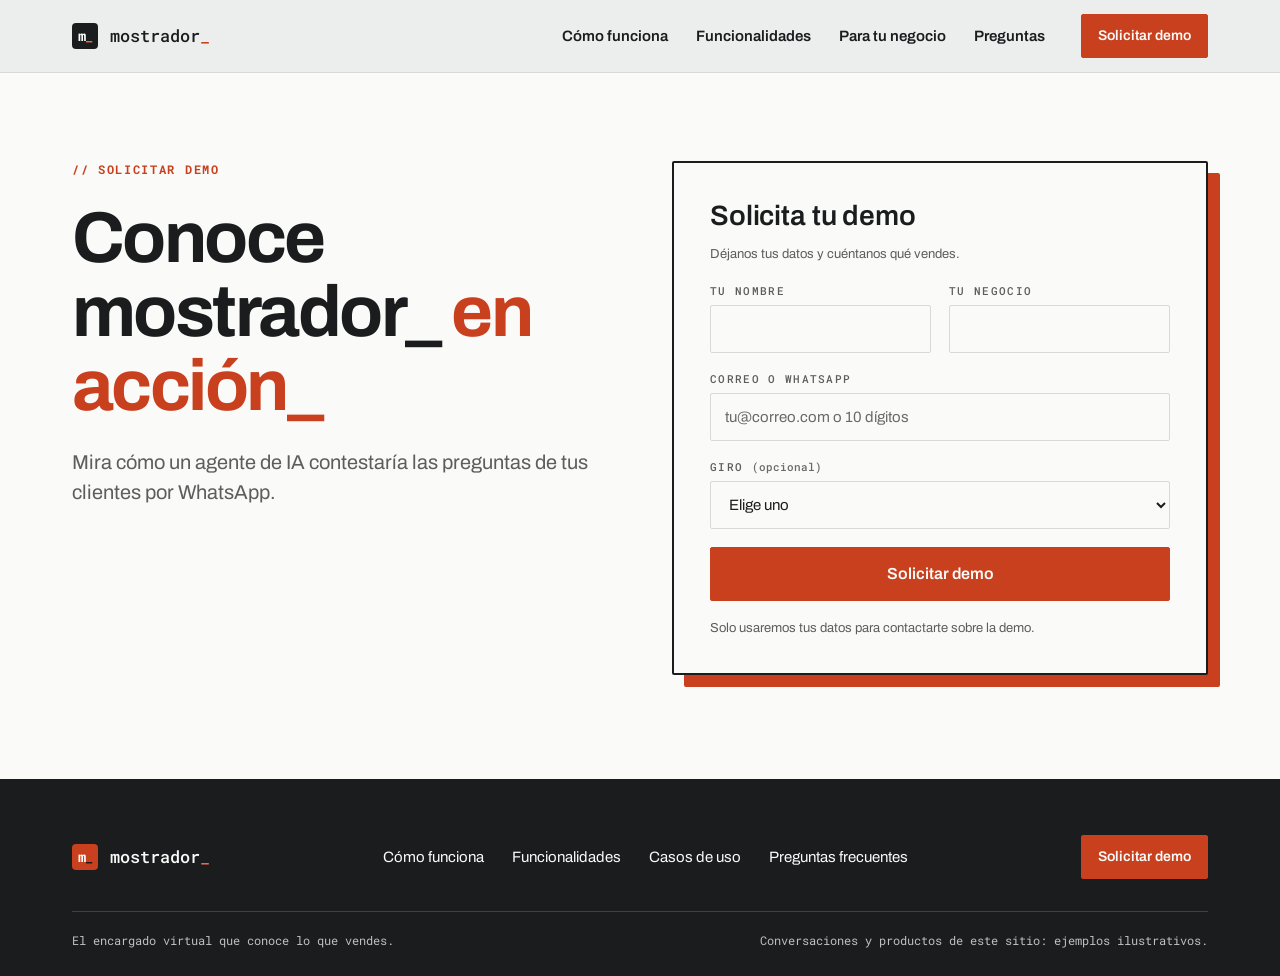
==== demo/index.html @ 7ecdbfc3 "Build static marketing site from approved design Six routes (/, /como-funciona/, /funcionalidades/, " ====
<!doctype html>
<html lang="es">
<head>
<meta charset="utf-8">
<meta name="viewport" content="width=device-width, initial-scale=1">
<title>Solicitar demo · mostrador_</title>
<meta name="description" content="Conoce mostrador_ en acción: solicita una demo.">
<link rel="icon" href="/assets/img/favicon.svg" type="image/svg+xml">
<link rel="stylesheet" href="/assets/css/mostrador-ds.css">
<link rel="stylesheet" href="/assets/css/site.css">
<script src="/assets/js/site.js" defer></script>
</head>
<body>
<div class="mw-page">
<a class="mw-skip" href="#contenido">Saltar al contenido</a>
<header class="mw-nav">
  <div class="mw-wrap mw-nav__bar">
    <a href="/" class="mw-nav__logo" aria-label="mostrador_, ir al inicio">
      <span class="ms-brand"><span class="ms-brand__mark" aria-hidden="true">m<b>_</b></span><span class="ms-brand__name" aria-hidden="true">mostrador<b>_</b></span></span>
    </a>
    <nav class="mw-nav__links" aria-label="Principal" style="margin-left: auto;">
      <a class="mw-nav__link" href="/como-funciona/">Cómo funciona</a>
      <a class="mw-nav__link" href="/funcionalidades/">Funcionalidades</a>
      <a class="mw-nav__link" href="/casos-de-uso/">Para tu negocio</a>
      <a class="mw-nav__link" href="/preguntas-frecuentes/">Preguntas</a>
    </nav>
    <div class="mw-nav__end">
      <a class="ms-btn mw-cta" href="/demo/">Solicitar demo</a>
    </div>
  </div>
</header>
<main id="contenido">

<section class="mw-hero" aria-labelledby="h-top">
  <div class="mw-wrap mw-split mw-split--top">
    <div class="mw-stack">
      <span class="mw-kicker">// Solicitar demo</span>
      <h1 id="h-top" class="mw-h1">Conoce mostrador_ <em class="mw-accent">en acción</em><span class="mw-cursor" aria-hidden="true">_</span></h1>
      <p class="mw-lead">Mira cómo un agente de IA contestaría las preguntas de tus clientes por WhatsApp.</p>
    </div>

    <div class="mw-card" style="padding: 36px; gap: 20px; border: 2px solid var(--ink); box-shadow: 12px 12px 0 var(--signal);">
      <div data-demo-form-view>
        <div class="mw-stack-sm" style="margin-bottom: 20px;">
          <h2 class="mw-h3" style="font-size: 28px; line-height: 34px;">Solicita tu demo</h2>
          <p class="mw-small">Déjanos tus datos y cuéntanos qué vendes.</p>
        </div>
        <div class="ms-notice" role="alert" data-form-error hidden style="margin-bottom: 20px;">
          <p style="margin: 0 0 4px;"><b>No se envió tu solicitud.</b></p>
          <p class="mw-p" style="color: var(--ink); font-size: 14px; line-height: 20px;" data-form-error-text>El formulario aún no está conectado a un sistema que reciba solicitudes. Tus datos no se guardaron.</p>
        </div>
        <!--
          INTEGRACIÓN PENDIENTE: no hay un sistema que reciba solicitudes de demo.
          Cuando exista, pon su URL en data-endpoint. El script enviará los campos como JSON (POST)
          y solo mostrará la confirmación si la respuesta es 2xx.
        -->
        <form class="mw-form" novalidate aria-label="Solicitud de demo" data-demo-form data-endpoint="">
          <div class="mw-grid mw-cols-2" style="gap: 18px;">
            <div class="mw-fieldset">
              <label for="f-nombre">Tu nombre</label>
              <input id="f-nombre" name="nombre" class="mw-control" type="text" autocomplete="name" aria-describedby="e-nombre" aria-required="true">
              <p id="e-nombre" class="mw-err" hidden></p>
            </div>
            <div class="mw-fieldset">
              <label for="f-negocio">Tu negocio</label>
              <input id="f-negocio" name="negocio" class="mw-control" type="text" autocomplete="organization" aria-describedby="e-negocio" aria-required="true">
              <p id="e-negocio" class="mw-err" hidden></p>
            </div>
          </div>
          <div class="mw-fieldset">
            <label for="f-contacto">Correo o WhatsApp</label>
            <input id="f-contacto" name="contacto" class="mw-control" type="text" autocomplete="email" placeholder="tu@correo.com o 10 dígitos" aria-describedby="e-contacto" aria-required="true">
            <p id="e-contacto" class="mw-err" hidden></p>
          </div>
          <div class="mw-fieldset">
            <label for="f-giro">Giro <span class="mw-opt">(opcional)</span></label>
            <select id="f-giro" name="giro" class="mw-control">
              <option value="">Elige uno</option>
              <option value="ropa">Ropa y calzado</option>
              <option value="refacciones">Refaccionaria</option>
              <option value="ferreteria">Ferretería</option>
              <option value="electronica">Electrónica</option>
              <option value="distribuidor">Distribuidor o mayorista</option>
              <option value="otro">Otro</option>
            </select>
          </div>
          <button type="submit" class="ms-btn mw-cta mw-btn-lg" style="width: 100%;">Solicitar demo</button>
          <p class="mw-small">Solo usaremos tus datos para contactarte sobre la demo.</p>
        </form>
      </div>
      <div class="mw-stack-sm" role="status" data-demo-success hidden>
        <span class="ms-tag ms-tag--ok" style="align-self: flex-start;">✓ solicitud recibida</span>
        <h2 class="mw-h3" style="font-size: 28px; line-height: 34px;">Recibimos tu solicitud.</h2>
        <p class="mw-p">Te contactaremos por el medio que nos dejaste para acordar la demo.</p>
        <a class="mw-more" href="/" style="align-self: flex-start;">Volver al inicio →</a>
      </div>
    </div>
  </div>
</section>

</main>
<footer class="mw-foot">
  <div class="mw-wrap">
    <div class="mw-foot__top">
      <a href="/" class="mw-nav__logo" aria-label="mostrador_, ir al inicio">
        <span class="ms-brand"><span class="ms-brand__mark" aria-hidden="true">m<b>_</b></span><span class="ms-brand__name" aria-hidden="true">mostrador<b>_</b></span></span>
      </a>
      <nav class="mw-foot__links" aria-label="Sitio">
        <a href="/como-funciona/">Cómo funciona</a>
        <a href="/funcionalidades/">Funcionalidades</a>
        <a href="/casos-de-uso/">Casos de uso</a>
        <a href="/preguntas-frecuentes/">Preguntas frecuentes</a>
      </nav>
      <a class="ms-btn mw-cta" href="/demo/">Solicitar demo</a>
    </div>
    <div class="mw-foot__bottom">
      <span>El encargado virtual que conoce lo que vendes.</span>
      <span>Conversaciones y productos de este sitio: ejemplos ilustrativos.</span>
    </div>
  </div>
</footer>
</div>
</body>
</html>
---- assets/css/mostrador-ds.css ----
@import url("https://fonts.googleapis.com/css2?family=Archivo:wght@400;500;600;700&family=Roboto+Mono:wght@400;500;700&display=swap");

/* mostrador_ — component styles. Every value comes from tokens.css. */

body { margin: 0; font-family: var(--font-sans); font-size: 14px; line-height: 20px; color: var(--ink); background: var(--canvas); -webkit-font-smoothing: antialiased; }
.ms-pad { padding: var(--space-5) var(--space-9); }
.ms-stack { display: flex; flex-direction: column; gap: var(--space-4); }
.ms-row { display: flex; gap: var(--space-2); align-items: center; flex-wrap: wrap; }
.ms-mono { font-family: var(--font-mono); }
.ms-muted { color: var(--ink-muted); }
.ms-subtle { color: var(--ink-subtle); }
.ms-signal { color: var(--signal); }
.ms-ok { color: var(--ok); }
.ms-bot { color: var(--bot); }

:where(.ms-btn, .ms-chip, .ms-seg button, .ms-nav__item, .ms-input input, .ms-input textarea, a):focus-visible {
  outline: 2px solid var(--ink); outline-offset: 2px;
}

/* ── Brand lockup ─────────────────────────────── */
.ms-brand { display: flex; align-items: center; gap: var(--space-3); }
.ms-brand__mark { width: 26px; height: 26px; border-radius: var(--radius-md); background: var(--ink); color: var(--on-ink); font: 700 14px/26px var(--font-mono); text-align: center; letter-spacing: -0.04em; }
.ms-brand__mark b, .ms-brand__name b { color: var(--signal-on-ink); font-weight: inherit; }
.ms-brand__name b { color: var(--signal); }
.ms-brand__name { font: 500 17px/20px var(--font-mono); color: var(--ink); }
.ms-brand__store { font-size: 12px; line-height: 14px; color: var(--ink-muted); }

/* ── Nav (sidebar) ────────────────────────────── */
.ms-nav { width: var(--sidebar-width); box-sizing: border-box; background: var(--surface); border-right: 1px solid var(--line); padding: var(--space-5) var(--space-4); display: flex; flex-direction: column; gap: var(--space-1); }
.ms-nav .ms-brand { padding: 0 var(--space-2) var(--space-5); }
.ms-nav__item { display: flex; align-items: center; justify-content: space-between; height: var(--control-height); padding: 0 var(--space-3); border-radius: var(--radius-md); font: 600 15px/20px var(--font-sans); color: var(--ink); text-decoration: none; border: 0; background: none; cursor: pointer; }
.ms-nav__item:hover { background: var(--canvas); }
.ms-nav__item[aria-current="page"] { background: var(--ink); color: var(--on-ink); }
.ms-nav__count { font: 700 13px/1 var(--font-mono); color: var(--ink-muted); }
.ms-nav__count--urgent { color: var(--signal); }
.ms-nav__item[aria-current="page"] .ms-nav__count--urgent { color: var(--signal-on-ink); }
.ms-nav__note { margin-top: var(--space-4); padding: var(--space-4) var(--space-2) 0; border-top: 1px dashed var(--line-dashed); font-size: 12px; line-height: 18px; color: var(--ink-subtle); }
.ms-nav__user { display: flex; align-items: center; gap: var(--space-2); padding: var(--space-2) var(--space-3); font-size: 13px; }
.ms-avatar { width: 24px; height: 24px; border-radius: var(--radius-full); border: 1px solid var(--line); background: var(--canvas); font: 700 10px/22px var(--font-sans); text-align: center; box-sizing: border-box; }

/* ── Page header ──────────────────────────────── */
.ms-head { display: flex; justify-content: space-between; align-items: flex-end; padding-bottom: var(--space-4); border-bottom: 1px solid var(--line); }
.ms-head h1 { margin: 0 0 var(--space-1); font: 600 28px/32px var(--font-sans); letter-spacing: -0.01em; }
.ms-head p { margin: 0; color: var(--ink-muted); }
.ms-head p strong { color: var(--ink); font-weight: 600; }
.ms-head p strong.is-urgent { color: var(--signal); }
.ms-head time { font: 400 14px/20px var(--font-mono); color: var(--ink-muted); }

/* ── Section label ────────────────────────────── */
.ms-label { display: flex; align-items: center; gap: var(--space-2); font: 500 11px/16px var(--font-mono); letter-spacing: 0.12em; text-transform: uppercase; color: var(--ink-muted); }
.ms-label::after { content: ""; flex: 1; border-top: 1px dashed currentColor; opacity: .55; }
.ms-label--urgent { color: var(--signal); }
.ms-label--plain::after { display: none; }

/* ── Buttons ──────────────────────────────────── */
.ms-btn { font: 600 14px/20px var(--font-sans); height: var(--control-height); padding: 0 var(--space-4); border-radius: var(--radius-sm); border: 1px solid var(--ink); background: var(--surface); color: var(--ink); cursor: pointer; display: inline-flex; align-items: center; justify-content: center; gap: var(--space-2); }
.ms-btn--primary { background: var(--ink); color: var(--on-ink); }
.ms-btn--quiet { border-color: var(--line); color: var(--ink); }
.ms-btn--sm { height: 36px; font-size: 13px; padding: 0 var(--space-3); }
.ms-btn--wide { min-width: 280px; }
.ms-btn-text { font: 500 14px/20px var(--font-mono); color: var(--signal); background: none; border: 0; padding: 0 var(--space-2); cursor: pointer; }
.ms-link { font: 600 13px/18px var(--font-sans); color: var(--ink); text-decoration: underline; text-underline-offset: 3px; }

/* ── Tags ─────────────────────────────────────── */
.ms-tag { display: inline-block; font: 500 11px/16px var(--font-mono); letter-spacing: 0.1em; text-transform: uppercase; padding: 1px var(--space-2); border-radius: var(--radius-sm); border: 1px solid currentColor; vertical-align: 2px; }
.ms-tag--signal { color: var(--signal); }
.ms-tag--ink { background: var(--ink); color: var(--on-ink); border-color: var(--ink); font-weight: 700; }
.ms-tag--ok { color: var(--ok); text-transform: none; letter-spacing: 0; font-size: 12px; }
.ms-tag--guess { color: var(--ink-muted); border-style: dashed; text-transform: none; letter-spacing: 0; font-size: 12px; }
.ms-badge { display: inline-block; font: 700 11px/18px var(--font-mono); letter-spacing: 0.08em; text-transform: uppercase; padding: 0 6px; border-radius: var(--radius-sm); background: var(--signal); color: var(--on-ink); }

/* ── Inputs ───────────────────────────────────── */
.ms-input { display: flex; align-items: center; gap: var(--space-3); height: var(--control-height); padding: 0 var(--space-4); background: var(--surface); border: 1px solid var(--line); border-radius: var(--radius-sm); box-sizing: border-box; }
.ms-input::before { content: "/"; font: 400 15px/1 var(--font-mono); color: var(--ink-muted); }
.ms-input--plain::before { display: none; }
.ms-input input { flex: 1; border: 0; background: none; font: 400 14px/20px var(--font-sans); color: var(--ink); padding: 0; }
.ms-input input::placeholder { color: var(--ink-subtle); }
.ms-input:focus-within { border-color: var(--ink); }
.ms-field { display: flex; flex-direction: column; gap: var(--space-2); max-width: 346px; }

/* ── Conversation list ────────────────────────── */
.ms-list { background: var(--surface); border: 1px solid var(--line); border-radius: var(--radius-sm); }
.ms-list--urgent { border-color: var(--signal-line); }
.ms-conv { display: grid; grid-template-columns: 22px 1fr auto; column-gap: var(--space-2); padding: var(--space-3) var(--space-4); border-top: 1px dashed var(--line-dashed); }
.ms-conv:first-child { border-top: 0; }
.ms-conv__dot { font: 700 12px/22px var(--font-mono); color: var(--ink-subtle); }
.ms-conv__who { font: 500 16px/22px var(--font-sans); color: var(--ink); }
.ms-conv__who .ms-tag { margin-left: var(--space-1); }
.ms-conv__last { margin-top: 2px; color: var(--ink); }
.ms-conv__last .ms-prompt { margin-right: 4px; }
.ms-conv__time { font: 400 14px/22px var(--font-mono); color: var(--ink-muted); text-align: right; }
.ms-conv--wait { background: var(--signal-tint); border-top-color: var(--signal-line); }
.ms-conv--wait .ms-conv__dot, .ms-conv--wait .ms-conv__time { color: var(--signal); font-weight: 700; }
.ms-conv--taken .ms-conv__dot { color: var(--ink); }
.ms-prompt { font: 700 13px/20px var(--font-mono); color: var(--bot); }
.ms-prompt--human { color: var(--ink); }

/* ── Transcript ───────────────────────────────── */
.ms-transcript { display: flex; flex-direction: column; gap: var(--space-3); }
.ms-msg { display: flex; flex-direction: column; align-items: flex-start; gap: var(--space-1); max-width: 68%; align-self: flex-start; }
.ms-msg--ours { align-items: flex-end; align-self: flex-end; }
.ms-msg__bubble { padding: 10px 14px; background: var(--surface); border: 1px solid var(--line); border-radius: var(--radius-sm); color: var(--ink); }
.ms-msg + .ms-msg--same { margin-top: calc(-1 * var(--space-2)); }
.ms-msg--bot .ms-msg__bubble { border-color: var(--bot); color: var(--bot); }
.ms-msg--team .ms-msg__bubble { background: var(--ink); border-color: var(--ink); color: var(--on-ink); }
.ms-msg--media .ms-msg__bubble { font-style: italic; color: var(--ink-muted); border-style: dashed; border-color: var(--line-dashed); }
.ms-msg__meta { font: 400 12px/16px var(--font-mono); color: var(--ink-muted); }
.ms-msg__meta b { font-weight: 700; color: var(--ink); }
.ms-msg--bot .ms-msg__meta b { color: var(--bot); }
.ms-day { text-align: center; font: 400 13px/18px var(--font-mono); color: var(--ink-muted); }
.ms-event { display: flex; align-items: center; gap: var(--space-2); font: 700 12px/16px var(--font-mono); color: var(--signal); }
.ms-event::before, .ms-event::after { content: ""; flex: 1; border-top: 1px dashed var(--signal-line); }

/* ── Notices ──────────────────────────────────── */
.ms-notice { padding: var(--space-3) var(--space-4); background: var(--signal-tint); border: 1px solid var(--signal-line); border-radius: var(--radius-sm); }
.ms-notice b { font: 700 14px/20px var(--font-mono); }
.ms-takeover { display: flex; align-items: center; gap: var(--space-2); padding: 10px var(--space-9); background: var(--ink); color: var(--on-ink); font-size: 13px; }
.ms-takeover::before { content: ""; width: 7px; height: 7px; background: var(--signal-on-ink); }
.ms-takeover time { font-family: var(--font-mono); }

/* ── Composer ─────────────────────────────────── */
.ms-composer { display: flex; flex-direction: column; gap: var(--space-3); padding: var(--space-4) var(--space-9); background: var(--surface); border-top: 1px solid var(--line); }
.ms-chip { height: var(--control-height-sm); padding: 0 10px; font: 400 13px/1 var(--font-mono); color: var(--ink); background: var(--surface); border: 1px solid var(--line); border-radius: var(--radius-sm); cursor: pointer; }
.ms-chip:hover { border-color: var(--ink); }
.ms-composer__row { display: grid; grid-template-columns: auto 1fr auto; gap: var(--space-2); align-items: start; }
.ms-composer__you { font: 700 13px/22px var(--font-mono); background: var(--ink); color: var(--on-ink); padding: 0 var(--space-3); border-radius: var(--radius-sm); margin-top: 12px; }
.ms-composer textarea { width: 100%; box-sizing: border-box; min-height: 64px; resize: vertical; padding: 10px 14px; font: 400 14px/20px var(--font-sans); color: var(--ink); background: var(--surface); border: 1px solid var(--ink); border-radius: var(--radius-sm); }
.ms-composer textarea::placeholder { color: var(--ink-subtle); }
.ms-composer__hint { margin-left: 52px; font-size: 12px; line-height: 16px; color: var(--ink-muted); }

/* ── Fact list (Lo que sabemos) ───────────────── */
.ms-facts { width: var(--rail-width); box-sizing: border-box; padding: var(--space-5); background: var(--surface); border-left: 1px solid var(--line); display: flex; flex-direction: column; gap: var(--space-3); }
.ms-facts__head { display: flex; justify-content: space-between; align-items: baseline; margin-bottom: var(--space-1); }
.ms-facts__head .ms-label { font-size: 12px; }
.ms-fact dt { font: 500 11px/16px var(--font-mono); letter-spacing: 0.12em; text-transform: uppercase; color: var(--ink-muted); }
.ms-fact dd { margin: 2px 0 0; font-size: 15px; line-height: 21px; }
.ms-fact__src { display: block; margin-top: 2px; font-size: 11px; line-height: 16px; color: var(--ink-muted); text-decoration: underline dotted; text-underline-offset: 2px; }
.ms-fact__src--signal { color: var(--signal); text-decoration: none; }
.ms-fact__src--ok { color: var(--ok); text-decoration: none; }
.ms-fact--guess dt, .ms-fact--guess dd { color: var(--ink-subtle); }
.ms-facts__empty { padding: var(--space-3) var(--space-4); border: 1px dashed var(--line-dashed); color: var(--ink-muted); }

/* ── Reservation (Apartado) ───────────────────── */
.ms-hold { width: 420px; box-sizing: border-box; padding: var(--space-5); background: var(--surface); border: 1px solid var(--line); border-radius: var(--radius-sm); display: flex; flex-direction: column; gap: var(--space-1); }
.ms-hold--due { border-color: var(--signal-line); }
.ms-hold__top { display: flex; justify-content: space-between; align-items: flex-start; }
.ms-hold__code { font: 500 36px/40px var(--font-mono); letter-spacing: 0.02em; }
.ms-hold__left { font: 700 14px/20px var(--font-mono); color: var(--signal); }
.ms-hold__item b { font-family: var(--font-mono); }
.ms-hold__meta { font-size: 12px; line-height: 16px; color: var(--ink-muted); }
.ms-hold__meta a { color: inherit; }
.ms-hold__actions { display: flex; align-items: center; justify-content: space-between; margin-top: var(--space-4); }
.ms-holdrow { display: grid; grid-template-columns: 160px 1fr auto auto; gap: var(--space-4); align-items: center; padding: var(--space-4) var(--space-5); background: var(--surface); border-top: 1px dashed var(--line-dashed); }
.ms-holdrow .ms-hold__code { font-size: 22px; line-height: 28px; }
.ms-holdrow--expired { color: var(--ink-subtle); }
.ms-holdrow--expired .ms-hold__code { text-decoration: line-through; color: var(--ink-subtle); }

/* ── Data table ───────────────────────────────── */
.ms-table { width: 100%; border-collapse: collapse; background: var(--surface); border: 1px solid var(--line); }
.ms-table th { text-align: left; font: 500 11px/16px var(--font-mono); letter-spacing: 0.12em; text-transform: uppercase; color: var(--ink-muted); padding: var(--space-2) var(--space-4); border-bottom: 1px solid var(--line); }
.ms-table td { padding: var(--space-3) var(--space-4); border-top: 1px dashed var(--line-dashed); vertical-align: middle; }
.ms-table .num { text-align: right; font: 700 15px/20px var(--font-mono); white-space: nowrap; }
.ms-table .num small { display: block; font-weight: 400; font-size: 12px; line-height: 14px; color: var(--ink-muted); }
.ms-table__name { font-size: 15px; line-height: 20px; }
.ms-table__sub { font-size: 12px; line-height: 18px; color: var(--ink-muted); }
.ms-table__sub .ms-mono { color: var(--ink); }
.ms-stock { font: 700 15px/20px var(--font-mono); }
.ms-stock small { font-weight: 400; font-size: 12px; margin-left: 4px; }
.ms-stock--live small { color: var(--ok); }
.ms-stock--cut small { color: var(--ink-muted); }
.ms-stock--cut > span { text-decoration: underline dashed; text-underline-offset: 4px; }
.ms-arrow { color: var(--ink-muted); text-align: right; }

/* ── Segmented filter ─────────────────────────── */
.ms-seg { display: inline-flex; gap: var(--space-1); }
.ms-seg button { height: 36px; padding: 0 var(--space-3); font: 500 13px/1 var(--font-mono); color: var(--ink); background: var(--surface); border: 1px solid var(--line); border-radius: var(--radius-sm); cursor: pointer; }
.ms-seg button[aria-pressed="true"] { background: var(--ink); color: var(--on-ink); border-color: var(--ink); }

/* ── Settings list ────────────────────────────── */
.ms-settings { background: var(--surface); border: 1px solid var(--line); }
.ms-setting { display: grid; grid-template-columns: 120px 1fr auto; align-items: center; padding: var(--space-4) var(--space-4); border-top: 1px dashed var(--line-dashed); }
.ms-setting:first-child { border-top: 0; }
.ms-setting__value { font: 500 16px/20px var(--font-mono); }
.ms-setting__value--off { font-weight: 400; color: var(--ink-muted); }
---- assets/css/site.css ----
/* mostrador_ — sitio de marketing. Tokens copiados de ds/mostrador/tokens.json; el bundle de componentes los lee. */
:root {
  --canvas: #eceeed; --surface: #fafaf8; --line: #d8dad8; --line-dashed: #cfd0ce;
  --ink: #1b1c1e; --on-ink: #fafaf8; --ink-muted: #5c5e5d; --ink-subtle: #696a68;
  --signal: #c8401e; --signal-tint: #fbe9e7; --signal-line: #e39a8c; --signal-on-ink: #ea6555;
  --bot: #3f4a9a; --ok: #2e7556;
  --font-sans: Archivo, "Helvetica Neue", Arial, sans-serif;
  --font-mono: "Roboto Mono", ui-monospace, Menlo, monospace;
  --space-1: 4px; --space-2: 8px; --space-3: 12px; --space-4: 16px; --space-5: 20px; --space-6: 24px; --space-9: 36px;
  --radius-0: 0px; --radius-sm: 2px; --radius-md: 4px; --radius-full: 999px;
  --sidebar-width: 208px; --rail-width: 288px; --control-height: 44px; --control-height-sm: 32px;
  --signal-press: #a9341a;
  --on-ink-muted: rgba(250, 250, 248, 0.74);
  --ink-line: rgba(250, 250, 248, 0.16);
}

/* ── Página ─────────────────────────────────── */
.mw-page { background: var(--surface); color: var(--ink); font-family: var(--font-sans); font-size: 16px; line-height: 24px; min-width: 0; overflow-x: clip; }
.mw-page *, .mw-page *::before, .mw-page *::after { box-sizing: border-box; }
.mw-wrap { width: 100%; max-width: 1200px; margin: 0 auto; padding: 0 32px; }
.mw-sec { padding: 104px 0; }
.mw-sec--line { border-top: 1px solid var(--line); }
.mw-sec--soft { background: var(--signal-tint); }
.mw-sec--ink { background: var(--ink); color: var(--on-ink); }
.mw-sec--red { background: var(--signal); color: var(--on-ink); }
.mw-anchor { scroll-margin-top: 88px; }

.mw-h1 { margin: 0; font: 700 72px/74px var(--font-sans); letter-spacing: -0.035em; }
.mw-h2 { margin: 0; font: 700 48px/52px var(--font-sans); letter-spacing: -0.025em; }
.mw-h3 { margin: 0; font: 600 21px/26px var(--font-sans); letter-spacing: -0.005em; }
.mw-accent { color: var(--signal); font-style: normal; }
.mw-sec--ink .mw-accent { color: var(--signal-on-ink); }
.mw-sec--red .mw-accent { color: var(--ink); }
.mw-cursor { display: inline-block; color: var(--signal); animation: mw-blink 1.1s steps(1) infinite; }
.mw-lead { margin: 0; font-size: 20px; line-height: 30px; color: var(--ink-muted); max-width: 600px; }
.mw-p { margin: 0; color: var(--ink-muted); }
.mw-p strong { color: var(--ink); font-weight: 600; }
.mw-sec--ink .mw-lead, .mw-sec--ink .mw-p { color: var(--on-ink-muted); }
.mw-sec--red .mw-lead, .mw-sec--red .mw-p { color: var(--on-ink); }
.mw-small { margin: 0; font-size: 13px; line-height: 18px; color: var(--ink-muted); }
.mw-head { display: flex; flex-direction: column; gap: 16px; max-width: 760px; margin-bottom: 56px; }
.mw-head--center { margin-left: auto; margin-right: auto; text-align: center; align-items: center; }
.mw-stack { display: flex; flex-direction: column; gap: 24px; min-width: 0; }
.mw-stack-sm { display: flex; flex-direction: column; gap: 12px; min-width: 0; }
.mw-actions { display: flex; flex-wrap: wrap; gap: 12px; align-items: center; }
.mw-illus { font: 500 11px/16px var(--font-mono); letter-spacing: 0.12em; text-transform: uppercase; color: var(--ink-subtle); }

/* Etiqueta de sección: // en rojo */
.mw-kicker { display: inline-flex; align-items: center; gap: 8px; font: 700 12px/16px var(--font-mono); letter-spacing: 0.14em; text-transform: uppercase; color: var(--signal); }
.mw-sec--ink .mw-kicker { color: var(--signal-on-ink); }
.mw-sec--red .mw-kicker { color: var(--on-ink); }

/* ── Botones ────────────────────────────────── */
a.ms-btn { text-decoration: none; }
.mw-btn-lg { height: 54px; padding: 0 26px; font-size: 16px; }
.mw-cta { background: var(--signal); border-color: var(--signal); color: var(--on-ink); transition: background .15s, transform .15s; }
.mw-cta:hover { background: var(--signal-press); border-color: var(--signal-press); color: var(--on-ink); transform: translateY(-1px); }
.mw-cta--ink { background: var(--ink); border-color: var(--ink); }
.mw-cta--ink:hover { background: #000; border-color: #000; }
.mw-ghost { background: transparent; transition: background .15s, color .15s; }
.mw-ghost:hover { background: var(--ink); color: var(--on-ink); }
.mw-sec--ink .mw-ghost, .mw-sec--red .mw-ghost { border-color: var(--on-ink); color: var(--on-ink); }
.mw-sec--ink .mw-ghost:hover, .mw-sec--red .mw-ghost:hover { background: var(--on-ink); color: var(--ink); }
.mw-more { font: 600 15px/20px var(--font-sans); color: var(--ink); text-decoration: none; border-bottom: 2px solid var(--signal); padding-bottom: 2px; }
.mw-more:hover { color: var(--signal); }
.mw-sec--ink .mw-more { color: var(--on-ink); }

/* ── Rejillas ───────────────────────────────── */
.mw-grid { display: grid; gap: 16px; }
.mw-cols-2 { grid-template-columns: repeat(2, minmax(0, 1fr)); }
.mw-cols-3 { grid-template-columns: repeat(3, minmax(0, 1fr)); }
.mw-cols-4 { grid-template-columns: repeat(4, minmax(0, 1fr)); }
.mw-cols-5 { grid-template-columns: repeat(5, minmax(0, 1fr)); }
.mw-split { display: grid; grid-template-columns: minmax(0, 1fr) minmax(0, 1fr); gap: 64px; align-items: center; }
.mw-split--top { align-items: start; }

/* ── Tarjetas ───────────────────────────────── */
.mw-card { position: relative; background: var(--surface); border: 1px solid var(--line); border-radius: var(--radius-sm); padding: 28px; display: flex; flex-direction: column; gap: 12px; min-width: 0; transition: border-color .2s, transform .2s; }
.mw-card--hover:hover { border-color: var(--signal); transform: translateY(-4px); }
.mw-card--ink { background: var(--ink); color: var(--on-ink); border-color: var(--ink); }
.mw-big { font: 700 56px/56px var(--font-mono); color: var(--signal); letter-spacing: -0.04em; }
.mw-sec--ink .mw-big { color: var(--signal-on-ink); }

/* ── "Dispositivos" ─────────────────────────── */
.mw-device { background: var(--surface); border: 1px solid var(--ink); border-radius: var(--radius-sm); display: flex; flex-direction: column; min-width: 0; overflow: hidden; }
.mw-device__bar { display: flex; justify-content: space-between; align-items: center; gap: 8px; padding: 10px 16px; background: var(--ink); color: var(--on-ink); font: 500 11px/16px var(--font-mono); letter-spacing: 0.1em; text-transform: uppercase; }
.mw-device__bar b { color: var(--signal-on-ink); font-weight: 700; }
.mw-device__body { padding: 20px; background: var(--canvas); flex: 1; }
.mw-device__body--surface { background: var(--surface); }
.mw-chat .ms-msg { max-width: 86%; }
.mw-chat .ms-msg__bubble { font-size: 14px; line-height: 20px; }

/* Aparición escalonada de mensajes */
.mw-pop { opacity: 0; animation: mw-pop .5s cubic-bezier(.2,.8,.2,1) forwards; }
.mw-d1 { animation-delay: .3s; } .mw-d2 { animation-delay: 1.1s; } .mw-d3 { animation-delay: 1.9s; } .mw-d4 { animation-delay: 2.7s; } .mw-d5 { animation-delay: 3.5s; } .mw-d6 { animation-delay: 4.3s; } .mw-d7 { animation-delay: 5.1s; }

/* Tabla de catálogo en div */
.mw-tbl { background: var(--surface); }
.mw-tbl__head, .mw-tbl__row { display: grid; grid-template-columns: minmax(0, 1fr) auto auto; column-gap: 20px; padding: 12px 16px; align-items: center; }
.mw-tbl__head { font: 500 11px/16px var(--font-mono); letter-spacing: 0.12em; text-transform: uppercase; color: var(--ink-muted); border-bottom: 1px solid var(--line); padding-top: 8px; padding-bottom: 8px; }
.mw-tbl__head span:not(:first-child) { text-align: right; }
.mw-tbl__row { border-top: 1px dashed var(--line-dashed); transition: background .3s; }
.mw-tbl__row--used { background: var(--signal-tint); box-shadow: inset 3px 0 0 var(--signal); }
.mw-tbl__num { text-align: right; font: 700 15px/20px var(--font-mono); white-space: nowrap; }
.mw-tbl__num small { display: block; font-weight: 400; font-size: 12px; line-height: 14px; color: var(--ink-muted); }
.mw-used { margin-top: 4px; font: 700 11px/16px var(--font-mono); letter-spacing: .06em; color: var(--signal); }

/* ── Héroe ──────────────────────────────────── */
.mw-hero { padding: 88px 0 104px; position: relative; }
.mw-hero__vis { position: relative; padding: 0 0 48px 48px; }
.mw-hero__cat { position: absolute; left: 0; bottom: 0; width: 66%; z-index: 2; box-shadow: 8px 8px 0 var(--signal); animation: mw-float 6s ease-in-out infinite; }
.mw-hero__chat { position: relative; z-index: 1; }
.mw-hero__chat .mw-device__body { min-height: 380px; padding-bottom: 120px; }

/* ── Cinta de preguntas ─────────────────────── */
.mw-ticker { overflow: hidden; border-top: 1px solid var(--ink-line); border-bottom: 1px solid var(--ink-line); padding: 18px 0; }
.mw-ticker__track { display: flex; width: max-content; animation: mw-marquee 40s linear infinite; }
.mw-ticker:hover .mw-ticker__track { animation-play-state: paused; }
.mw-ticker__item { display: inline-flex; align-items: center; gap: 18px; padding-right: 18px; font: 500 22px/30px var(--font-sans); white-space: nowrap; }
.mw-ticker__item::after { content: "•"; color: var(--signal-on-ink); font-family: var(--font-mono); }

/* ── Pasos ──────────────────────────────────── */
.mw-step { border-top: 2px solid var(--ink-line); padding-top: 20px; display: flex; flex-direction: column; gap: 10px; min-width: 0; transition: border-color .2s; }
.mw-step:hover { border-top-color: var(--signal-on-ink); }
.mw-chain { display: flex; flex-wrap: wrap; gap: 8px; align-items: center; list-style: none; margin: 0; padding: 0; }
.mw-chain li { display: inline-flex; align-items: center; gap: 8px; font: 500 14px/20px var(--font-mono); }
.mw-chain li span { padding: 8px 12px; border: 1px solid var(--ink); border-radius: var(--radius-sm); background: var(--surface); }
.mw-chain li.is-key span { background: var(--signal); border-color: var(--signal); color: var(--on-ink); }
.mw-chain li + li::before { content: "→"; color: var(--signal); }

/* ── Chips de giros ─────────────────────────── */
.mw-biz { display: flex; flex-direction: column; gap: 14px; padding: 24px; border: 1px solid var(--line); background: var(--surface); border-radius: var(--radius-sm); transition: border-color .2s, transform .2s, background .2s; min-width: 0; }
.mw-biz:hover { border-color: var(--signal); transform: translateY(-4px); }
.mw-biz__q { font: 600 18px/24px var(--font-sans); }
.mw-biz__q::before { content: "“"; color: var(--signal); }
.mw-biz__q::after { content: "”"; color: var(--signal); }

/* ── Reglas (confianza) ─────────────────────── */
.mw-rule { display: flex; flex-direction: column; gap: 8px; padding-top: 16px; border-top: 2px solid var(--signal); }
.mw-rule__k { font: 700 18px/24px var(--font-sans); }

/* ── Preguntas frecuentes ───────────────────── */
.mw-faq { border-top: 2px solid var(--ink); }
.mw-faq details { border-bottom: 1px solid var(--line); }
.mw-faq summary { cursor: pointer; list-style: none; display: flex; justify-content: space-between; gap: 16px; padding: 22px 4px; font: 600 19px/26px var(--font-sans); transition: color .15s; }
.mw-faq summary:hover { color: var(--signal); }
.mw-faq summary::-webkit-details-marker { display: none; }
.mw-faq summary::after { content: "+"; font: 700 22px/26px var(--font-mono); color: var(--signal); transition: transform .2s; }
.mw-faq details[open] summary::after { transform: rotate(45deg); }
.mw-faq summary:focus-visible { outline: 2px solid var(--ink); outline-offset: 2px; }
.mw-faq__a { padding: 0 4px 24px; color: var(--ink-muted); max-width: 720px; }
.mw-faq__a p { margin: 0; }

/* ── Navegación ─────────────────────────────── */
.mw-nav { position: sticky; top: 0; z-index: 10; background: rgba(236, 238, 237, 0.96); backdrop-filter: blur(8px); border-bottom: 1px solid var(--line); font-family: var(--font-sans); color: var(--ink); }
.mw-nav__bar { display: flex; align-items: center; justify-content: space-between; gap: 24px; height: 72px; }
.mw-nav__logo { text-decoration: none; border-radius: var(--radius-sm); }
.mw-nav__logo .ms-brand__name b { animation: mw-blink 1.1s steps(1) infinite; }
.mw-nav__links { display: flex; gap: 4px; align-items: center; }
.mw-nav__link { position: relative; display: inline-flex; align-items: center; height: 40px; padding: 0 12px; font: 600 15px/20px var(--font-sans); color: var(--ink); text-decoration: none; }
.mw-nav__link::after { content: ""; position: absolute; left: 12px; right: 12px; bottom: 6px; height: 2px; background: var(--signal); transform: scaleX(0); transform-origin: left; transition: transform .2s; }
.mw-nav__link:hover::after, .mw-nav__link[aria-current="page"]::after { transform: scaleX(1); }
.mw-nav__end { display: flex; gap: 8px; align-items: center; }
.mw-nav__toggle { display: none; font-family: var(--font-mono); font-weight: 500; }
.mw-nav__panel { display: none; }

/* ── Footer ─────────────────────────────────── */
.mw-foot { background: var(--ink); color: var(--on-ink); padding: 56px 0 28px; font-family: var(--font-sans); }
.mw-foot .ms-brand__mark { background: var(--signal); }
.mw-foot .ms-brand__mark b { color: var(--ink); }
.mw-foot .ms-brand__name { color: var(--on-ink); }
.mw-foot .ms-brand__name b { color: var(--signal-on-ink); }
.mw-foot__top { display: flex; flex-wrap: wrap; justify-content: space-between; align-items: center; gap: 32px; padding-bottom: 32px; }
.mw-foot__links { display: flex; flex-wrap: wrap; gap: 8px 28px; }
.mw-foot__links a { color: var(--on-ink); font-size: 15px; line-height: 22px; text-decoration: none; }
.mw-foot__links a:hover { color: var(--signal-on-ink); }
.mw-foot__bottom { display: flex; flex-wrap: wrap; justify-content: space-between; gap: 12px; padding-top: 20px; border-top: 1px solid var(--ink-line); font: 400 12px/16px var(--font-mono); color: var(--on-ink-muted); }

/* ── Formulario ─────────────────────────────── */
.mw-form { display: flex; flex-direction: column; gap: 18px; }
.mw-fieldset { display: flex; flex-direction: column; gap: 6px; }
.mw-fieldset label { font: 500 11px/16px var(--font-mono); letter-spacing: 0.12em; text-transform: uppercase; color: var(--ink-muted); }
.mw-fieldset .mw-opt { text-transform: none; letter-spacing: 0; color: var(--ink-subtle); }
.mw-control { width: 100%; height: 48px; padding: 0 14px; font: 400 15px/20px var(--font-sans); color: var(--ink); background: var(--surface); border: 1px solid var(--line); border-radius: var(--radius-sm); transition: border-color .15s; }
textarea.mw-control { height: auto; min-height: 88px; padding: 12px 14px; resize: vertical; }
.mw-control::placeholder { color: var(--ink-subtle); }
.mw-control:hover { border-color: var(--ink-muted); }
.mw-control:focus { outline: 2px solid var(--signal); outline-offset: 1px; border-color: var(--signal); }
.mw-control[aria-invalid="true"] { border-color: var(--signal); background: var(--signal-tint); }
.mw-err { margin: 0; font: 500 12px/16px var(--font-mono); color: var(--signal); }

/* ── Animaciones ────────────────────────────── */
@keyframes mw-blink { 50% { opacity: 0; } }
@keyframes mw-pop { from { opacity: 0; transform: translateY(10px) scale(.98); } to { opacity: 1; transform: none; } }
@keyframes mw-float { 0%, 100% { transform: translateY(0); } 50% { transform: translateY(-8px); } }
@keyframes mw-marquee { from { transform: translateX(0); } to { transform: translateX(-50%); } }
@media (prefers-reduced-motion: reduce) {
  .mw-pop { animation: none; opacity: 1; }
  .mw-cursor, .mw-nav__logo .ms-brand__name b, .mw-hero__cat, .mw-ticker__track { animation: none; }
  .mw-card--hover:hover, .mw-biz:hover, .mw-cta:hover { transform: none; }
}

/* ── Responsivo ─────────────────────────────── */
@media (max-width: 1040px) {
  .mw-cols-4, .mw-cols-5, .mw-cols-3 { grid-template-columns: repeat(2, minmax(0, 1fr)); }
  .mw-split { grid-template-columns: minmax(0, 1fr); gap: 48px; }
  .mw-h1 { font-size: 54px; line-height: 58px; }
  .mw-h2 { font-size: 38px; line-height: 44px; }
}
@media (max-width: 860px) {
  .mw-nav__links { display: none; }
  .mw-nav__toggle { display: inline-flex; }
  .mw-nav__panel { display: flex; flex-direction: column; gap: 4px; padding: 8px 16px 16px; border-top: 1px dashed var(--line-dashed); }
  .mw-nav__panel .mw-nav__link { height: 44px; }
}
@media (max-width: 640px) {
  .mw-wrap { padding: 0 16px; }
  .mw-sec { padding: 72px 0; }
  .mw-hero { padding: 40px 0 64px; }
  .mw-cols-2, .mw-cols-3, .mw-cols-4, .mw-cols-5 { grid-template-columns: minmax(0, 1fr); }
  .mw-h1 { font-size: 40px; line-height: 44px; }
  .mw-h2 { font-size: 30px; line-height: 36px; }
  .mw-lead { font-size: 17px; line-height: 26px; }
  .mw-big { font-size: 44px; line-height: 44px; }
  .mw-hero__vis { padding: 0; display: flex; flex-direction: column; gap: 16px; }
  .mw-hero__cat { position: static; width: 100%; box-shadow: 6px 6px 0 var(--signal); }
  .mw-hero__chat .mw-device__body { min-height: 0; padding-bottom: 20px; }
  .mw-ticker__item { font-size: 18px; line-height: 26px; }
  .mw-faq summary { font-size: 17px; line-height: 24px; }
  .mw-nav__bar { gap: 12px; height: 64px; }
  .mw-nav .ms-brand__name { display: none; }
  .mw-scroll { overflow-x: auto; }
  .mw-tbl__head, .mw-tbl__row { column-gap: 12px; padding-left: 12px; padding-right: 12px; }
}

/* Filtro segmentado y apartado con acento rojo */
.mw-page .ms-seg button { transition: border-color .15s, background .15s; }
.mw-page .ms-seg button:hover { border-color: var(--signal); }
.mw-page .ms-seg button[aria-pressed="true"] { background: var(--signal); border-color: var(--signal); color: var(--on-ink); }
.mw-span-2 { grid-column: span 2; }
@media (max-width: 640px) { .mw-span-2 { grid-column: auto; } }

/* ── Línea de tiempo (cómo funciona) ────────── */
.mw-timeline { position: relative; list-style: none; margin: 0; padding: 0; display: grid; grid-template-columns: repeat(4, minmax(0, 1fr)); gap: 32px; }
.mw-timeline::before, .mw-timeline::after { content: ""; position: absolute; left: 10px; right: 0; top: 10px; height: 2px; }
.mw-timeline::before { background: var(--ink-line); }
.mw-timeline::after { background: var(--signal-on-ink); transform-origin: left; animation: mw-grow 2.4s cubic-bezier(.2,.8,.2,1) .3s both; }
.mw-tl { position: relative; z-index: 1; padding-top: 44px; display: flex; flex-direction: column; gap: 8px; min-width: 0; }
.mw-tl::before { content: ""; position: absolute; top: 0; left: 0; width: 22px; height: 22px; border-radius: var(--radius-full); background: var(--ink); border: 2px solid var(--signal-on-ink); box-sizing: border-box; transition: background .2s, transform .2s; }
.mw-tl:last-child::before, .mw-tl:hover::before { background: var(--signal-on-ink); transform: scale(1.15); }
.mw-tl .mw-big { font-size: 40px; line-height: 40px; }
@keyframes mw-grow { from { transform: scaleX(0); } to { transform: scaleX(1); } }
@media (max-width: 860px) {
  .mw-timeline { grid-template-columns: minmax(0, 1fr); gap: 36px; }
  .mw-timeline::before, .mw-timeline::after { left: 10px; right: auto; top: 0; bottom: 0; width: 2px; height: auto; }
  .mw-timeline::after { transform-origin: top; animation-name: mw-grow-y; }
  .mw-tl { padding-top: 0; padding-left: 44px; }
}
@keyframes mw-grow-y { from { transform: scaleY(0); } to { transform: scaleY(1); } }
@media (prefers-reduced-motion: reduce) { .mw-timeline::after { animation: none; } }

/* Cadena del apartado: siempre en 1 fila (5) o en 2 filas (3 + 2), nunca un elemento solo */
.mw-chain { display: grid; grid-template-columns: repeat(5, auto); justify-content: start; gap: 10px 8px; }
.mw-chain li { font-size: 13px; white-space: nowrap; }
.mw-chain li span { padding: 8px 10px; }
@media (max-width: 1200px) and (min-width: 1041px) { .mw-chain { grid-template-columns: repeat(3, auto); } }
@media (max-width: 640px) { .mw-chain { grid-template-columns: repeat(3, auto); } }

/* ── Solo en el sitio publicado ─────────────── */
[hidden] { display: none !important; }
.mw-skip { position: absolute; left: 16px; top: -64px; z-index: 20; padding: 10px 14px; background: var(--ink); color: var(--on-ink); font: 600 14px/20px var(--font-sans); border-radius: var(--radius-sm); }
.mw-skip:focus { top: 12px; }
a { color: var(--ink); }
a:hover { color: var(--signal); }
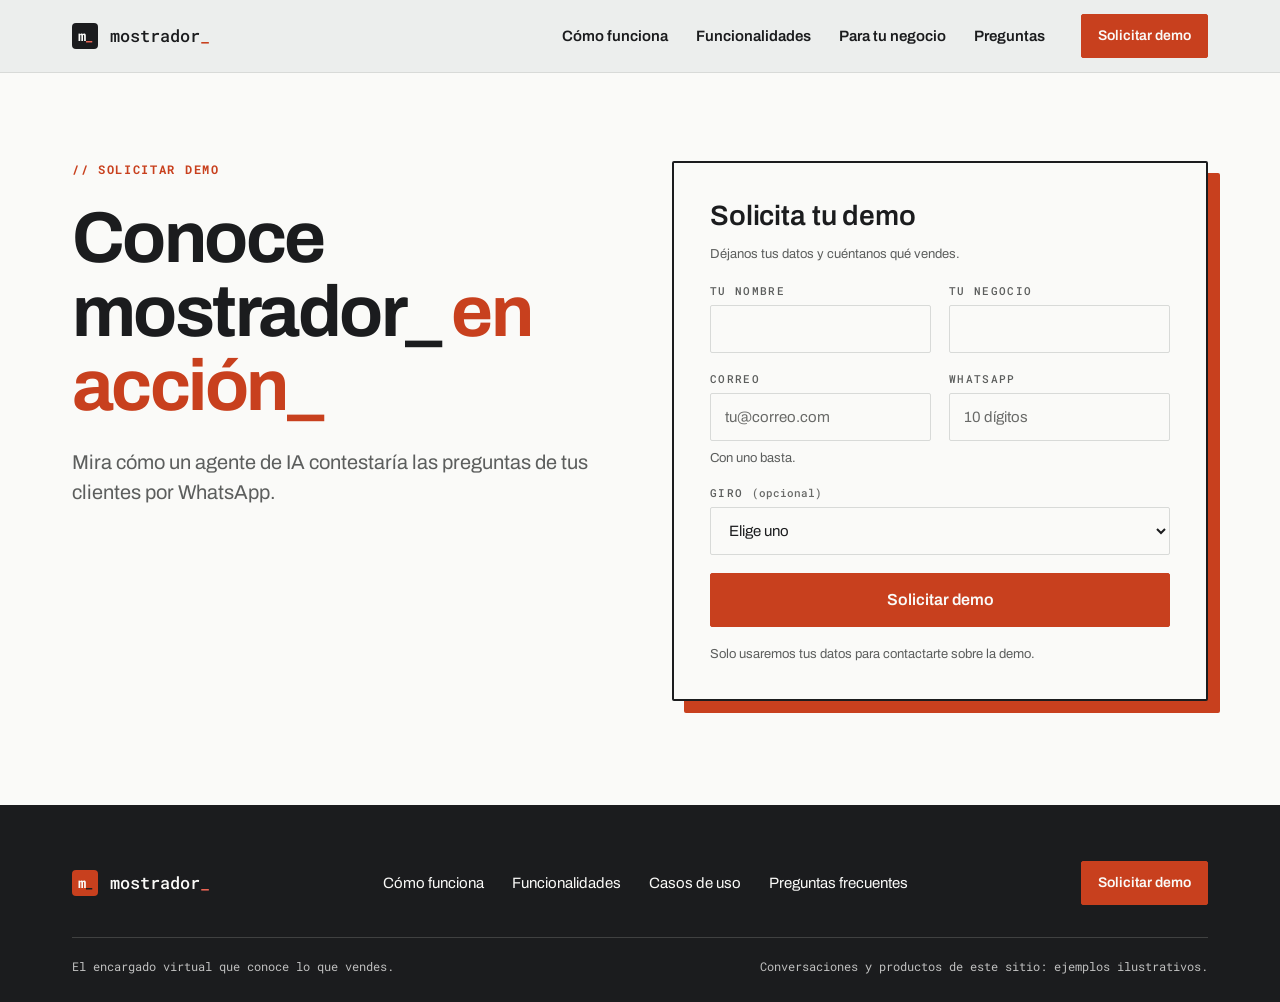
==== commit 30d716b8: "Demo form: separate email and WhatsApp fields Either one is enough; whichever is filled must be vali" ====
--- a/demo/index.html
+++ b/demo/index.html
@@ -67,10 +67,20 @@
               <p id="e-negocio" class="mw-err" hidden></p>
             </div>
           </div>
-          <div class="mw-fieldset">
-            <label for="f-contacto">Correo o WhatsApp</label>
-            <input id="f-contacto" name="contacto" class="mw-control" type="text" autocomplete="email" placeholder="tu@correo.com o 10 dígitos" aria-describedby="e-contacto" aria-required="true">
-            <p id="e-contacto" class="mw-err" hidden></p>
+          <div class="mw-stack-sm" style="gap: 8px;">
+            <div class="mw-grid mw-cols-2" style="gap: 18px;">
+              <div class="mw-fieldset">
+                <label for="f-correo">Correo</label>
+                <input id="f-correo" name="correo" class="mw-control" type="email" autocomplete="email" placeholder="tu@correo.com" aria-describedby="e-correo h-contacto">
+                <p id="e-correo" class="mw-err" hidden></p>
+              </div>
+              <div class="mw-fieldset">
+                <label for="f-whatsapp">WhatsApp</label>
+                <input id="f-whatsapp" name="whatsapp" class="mw-control" type="tel" autocomplete="tel" placeholder="10 dígitos" aria-describedby="e-whatsapp h-contacto">
+                <p id="e-whatsapp" class="mw-err" hidden></p>
+              </div>
+            </div>
+            <p id="h-contacto" class="mw-small">Con uno basta.</p>
           </div>
           <div class="mw-fieldset">
             <label for="f-giro">Giro <span class="mw-opt">(opcional)</span></label>
